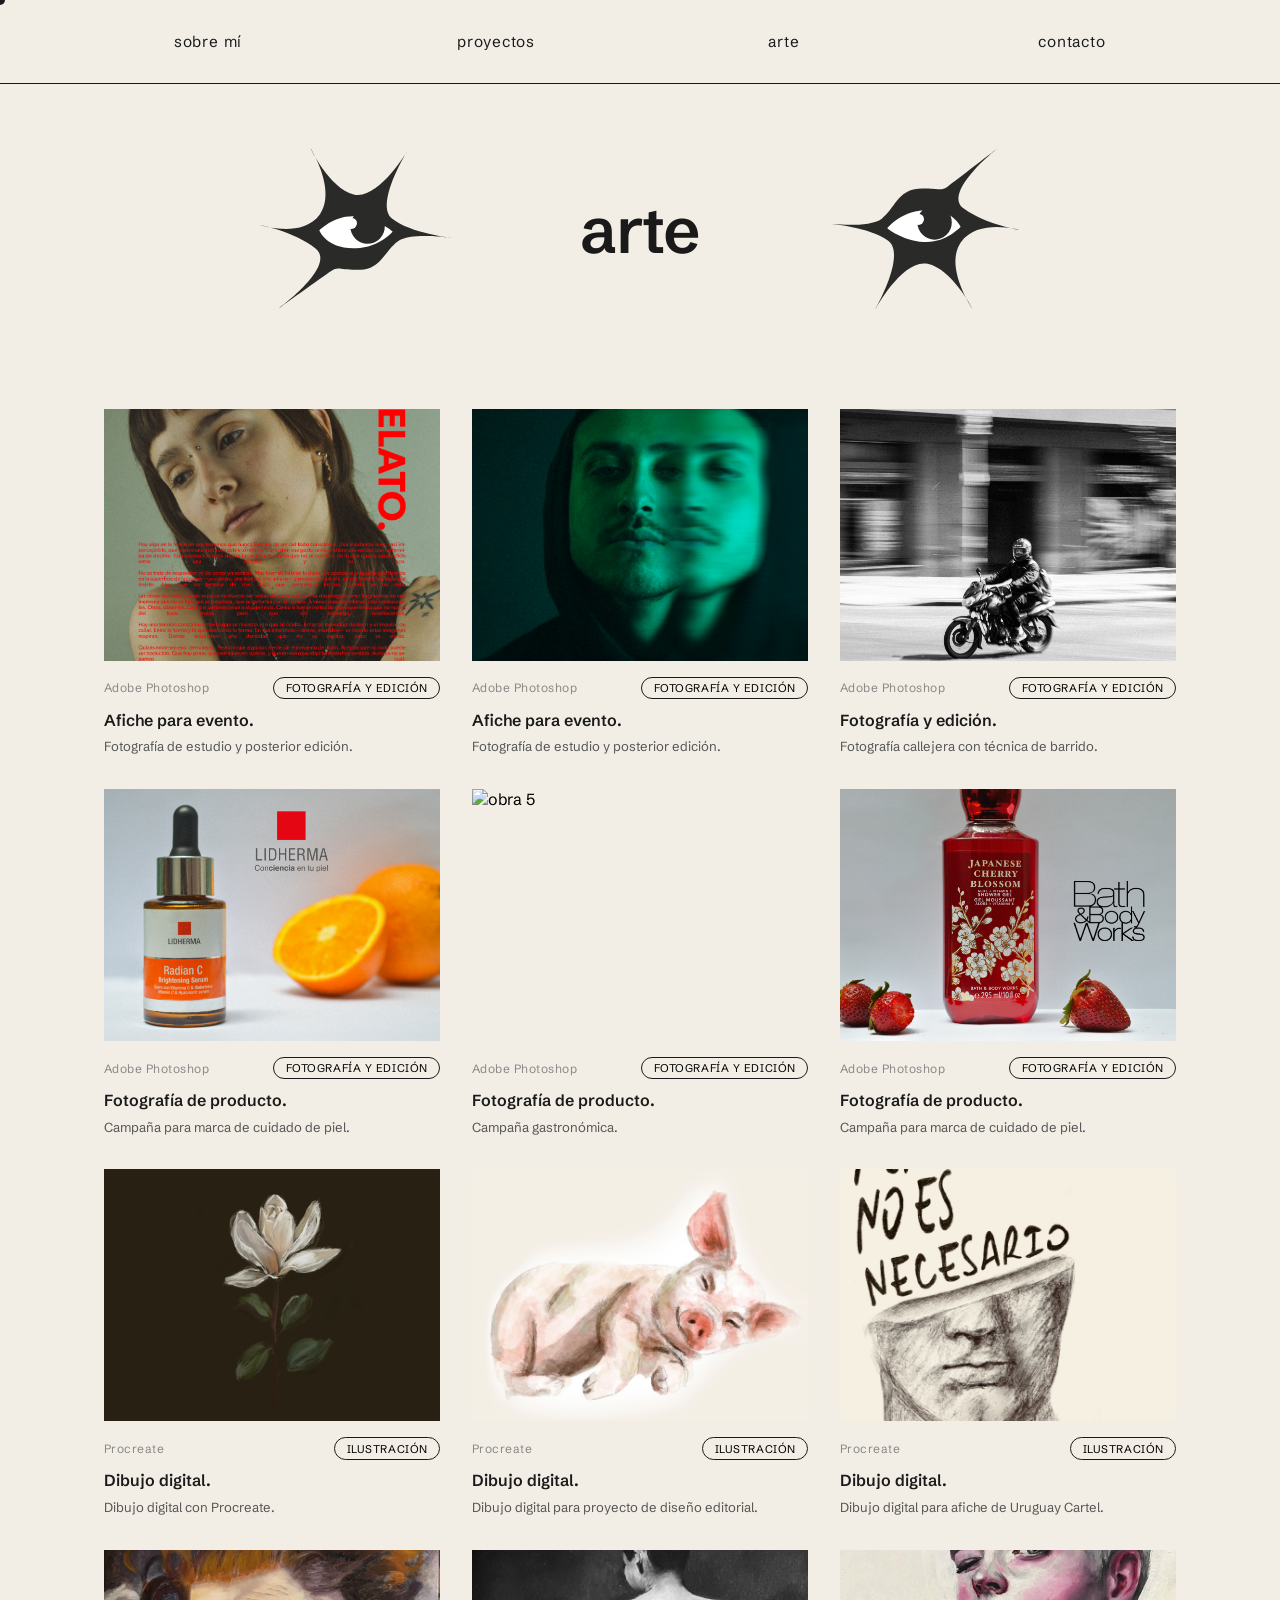
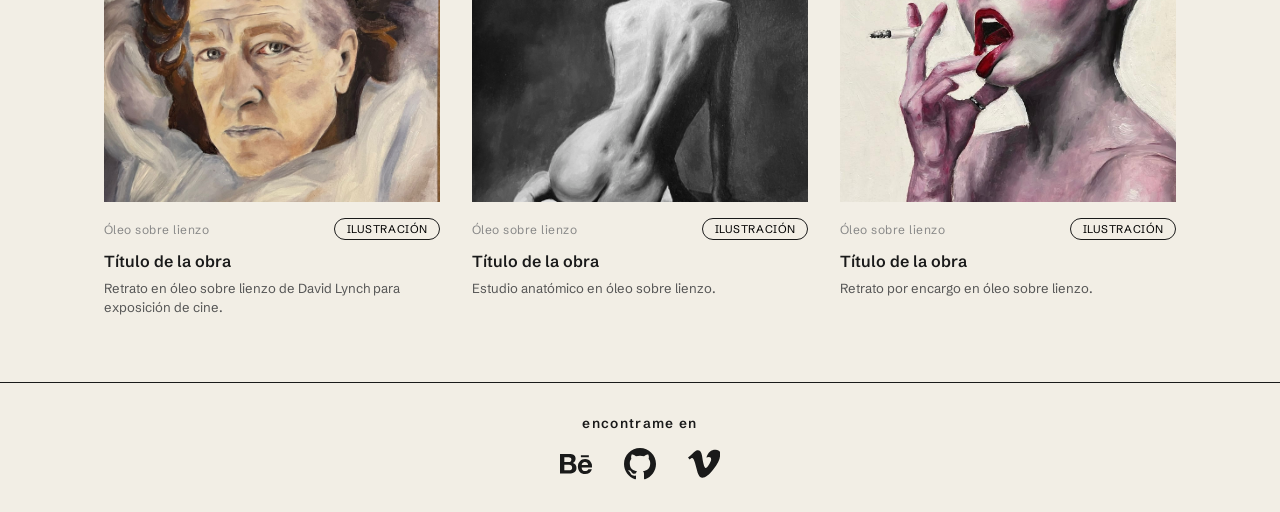
==== arte.html @ a4120c25 "hola" ====
<!doctype html>
<html lang="es">
  <head>
    <meta charset="UTF-8" />
    <meta name="viewport" content="width=device-width, initial-scale=1.0" />
    <title>Arte — Lucía Pérez Weigle</title>
    <link
      href="https://fonts.googleapis.com/css2?family=Schibsted+Grotesk:wght@300;400;600;900&display=swap"
      rel="stylesheet"
    />
    <link rel="stylesheet" href="estilos.css" />
    <link rel="stylesheet" href="arte.css" />
  </head>
  <body class="page-arte">
    <div class="cursor" id="cursor"></div>

    <nav>
      <button id="hamburguesa" aria-label="menú">
        <span></span>
        <span></span>
        <span></span>
      </button>
      <div id="menu-desplegable">
        <a href="index.html">sobre mí</a>
        <a href="proyectos.html">proyectos</a>
        <a href="arte.html">arte</a>
        <a href="contacto.html">contacto</a>
      </div>
      <div id="menu-desktop">
        <a href="index.html">sobre mí</a>
        <a href="proyectos.html">proyectos</a>
        <a href="arte.html">arte</a>
        <a href="contacto.html">contacto</a>
      </div>
    </nav>

    <div id="arte-header">
      <div class="arte-ojo">
        <?xml version="1.0" encoding="UTF-8"?>
        <svg
          id="Capa_2"
          data-name="Capa 2"
          xmlns="http://www.w3.org/2000/svg"
          viewBox="0 0 1299.33 1082.66"
        >
          <defs>
            <style>
              .cls-1 {
                fill: #fff;
              }

              .cls-2 {
                fill: #2a2b29;
              }
            </style>
          </defs>
          <g id="ojo-izq">
            <path
              class="cls-2"
              d="M1299.33,609.71s-275.68-42.69-365.36,20.94c-89.67,63.64-115.2,187.79-253.72,193.51-138.52,5.72-145.72-27.87-201.17,9.84-55.46,37.71-348.08,248.65-348.08,248.65,0,0,391.05-286.78,244.94-402.18C229.82,565.09,0,521.86,0,521.86c0,0,286.48,93.07,404.59-71.7C522.7,285.39,340.68,0,340.68,0c0,0,128.25,273.15,293.56,314.18C799.54,355.21,996.29,22.25,996.29,22.25c0,0-222.64,359.17-100.94,457.07,121.7,97.9,403.98,130.4,403.98,130.4Z"
            />
            <path
              class="cls-1"
              d="M647.74,678.69c-199.4,7.02-246.36-121.52-246.36-121.52,0,0,105.44-109.59,253.69-94.38,148.25,15.2,243.2,102.34,243.2,102.34,0,0-85.03,107.73-250.52,113.56Z"
            />
            <circle
              id="pupila"
              class="cls-2"
              cx="727.99"
              cy="531.33"
              r="116.62"
            />
            <circle
              id="brillo"
              class="cls-1"
              cx="617.97"
              cy="509.81"
              r="38.18"
            />
          </g>
        </svg>
      </div>
      <h1 id="arte-titulo">arte</h1>
      <div class="arte-ojo">
        <?xml version="1.0" encoding="UTF-8"?>
        <svg
          id="Capa_2"
          data-name="Capa 2"
          xmlns="http://www.w3.org/2000/svg"
          viewBox="0 0 1322.17 1106.39"
        >
          <defs>
            <style>
              .cls-1 {
                fill: #fff;
              }

              .cls-2 {
                fill: #2a2b29;
              }
            </style>
          </defs>
          <g id="ojo-der">
            <path
              class="cls-2"
              d="M0,520.41s281.36,33.85,370.21-33.85c88.85-67.69,110.49-194.62,250.92-205.2,140.44-10.58,148.9,23.27,203.9-16.92C880.03,224.24,1169.85,0,1169.85,0c0,0-387.13,304.63-234.82,416.75,152.31,112.12,387.13,148.08,387.13,148.08,0,0-294.05-84.62-408.29,86.73-114.24,171.35,80.39,454.83,80.39,454.83,0,0-139.62-272.9-308.86-308.86-169.24-35.96-357.51,308.86-357.51,308.86,0,0,213.66-372.32,86.73-467.52C287.7,543.68,0,520.41,0,520.41Z"
            />
            <path
              class="cls-1"
              d="M659.15,427.93c202.2-14,254.3,114.89,254.3,114.89,0,0-103.27,114.89-254.3,104.56-151.03-10.33-250.43-95.53-250.43-95.53,0,0,82.62-112.31,250.43-123.92Z"
            />
            <circle
              id="pupila"
              class="cls-2"
              cx="734.07"
              cy="512.65"
              r="118.47"
            />
            <circle
              id="brillo"
              class="cls-1"
              cx="622.3"
              cy="490.79"
              r="38.78"
            />
          </g>
        </svg>
      </div>
    </div>

    <main id="galeria">
      <div class="card-arte" data-src="img/arte1.jpg">
        <img src="img/arte1.jpg" alt="obra 1" />
        <div class="card-info">
          <span class="card-fecha">Adobe Photoshop</span>
          <span class="card-tag">Fotografía y edición</span>
        </div>
        <p class="card-titulo">Afiche para evento.</p>
        <p class="card-desc">Fotografía de estudio y posterior edición.</p>
      </div>

      <div class="card-arte" data-src="img/arte2.jpg">
        <img src="img/arte2.jpg" alt="obra 2" />
        <div class="card-info">
          <span class="card-fecha">Adobe Photoshop</span>
          <span class="card-tag">Fotografía y edición</span>
        </div>
        <p class="card-titulo">Afiche para evento.</p>
        <p class="card-desc">Fotografía de estudio y posterior edición.</p>
      </div>

      <div class="card-arte" data-src="img/arte3.jpg">
        <img src="img/arte3.jpg" alt="obra 3" />
        <div class="card-info">
          <span class="card-fecha">Adobe Photoshop</span>
          <span class="card-tag">Fotografía y edición</span>
        </div>
        <p class="card-titulo">Fotografía y edición.</p>
        <p class="card-desc">Fotografía callejera con técnica de barrido.</p>
      </div>

      <div class="card-arte" data-src="img/arte4.jpg">
        <img src="img/arte4.jpg" alt="obra 4" />
        <div class="card-info">
          <span class="card-fecha">Adobe Photoshop</span>
          <span class="card-tag">Fotografía y edición</span>
        </div>
        <p class="card-titulo">Fotografía de producto.</p>
        <p class="card-desc">Campaña para marca de cuidado de piel.</p>
      </div>

      <div class="card-arte" data-src="img/arte5.jpg">
        <img src="img/arte5.jpg" alt="obra 5" />
        <div class="card-info">
          <span class="card-fecha">Adobe Photoshop</span>
          <span class="card-tag">Fotografía y edición</span>
        </div>
        <p class="card-titulo">Fotografía de producto.</p>
        <p class="card-desc">Campaña gastronómica.</p>
      </div>

      <div class="card-arte" data-src="img/arte6.jpg">
        <img src="img/arte6.jpg" alt="obra 6" />
        <div class="card-info">
          <span class="card-fecha">Adobe Photoshop</span>
          <span class="card-tag">Fotografía y edición</span>
        </div>
        <p class="card-titulo">Fotografía de producto.</p>
        <p class="card-desc">Campaña para marca de cuidado de piel.</p>
      </div>

      <div class="card-arte" data-src="img/arte7.jpg">
        <img src="img/arte7.jpg" alt="obra 7" />
        <div class="card-info">
          <span class="card-fecha">Procreate</span>
          <span class="card-tag">ilustración</span>
        </div>
        <p class="card-titulo">Dibujo digital.</p>
        <p class="card-desc">Dibujo digital con Procreate.</p>
      </div>

      <div class="card-arte" data-src="img/arte8.jpg">
        <img src="img/arte8.jpg" alt="obra 8" />
        <div class="card-info">
          <span class="card-fecha">Procreate</span>
          <span class="card-tag">Ilustración</span>
        </div>
        <p class="card-titulo">Dibujo digital.</p>
        <p class="card-desc">
          Dibujo digital para proyecto de diseño editorial.
        </p>
      </div>

      <div class="card-arte" data-src="img/arte9.jpg">
        <img src="img/arte9.jpg" alt="obra 9" />
        <div class="card-info">
          <span class="card-fecha">Procreate</span>
          <span class="card-tag">Ilustración</span>
        </div>
        <p class="card-titulo">Dibujo digital.</p>
        <p class="card-desc">Dibujo digital para afiche de Uruguay Cartel.</p>
      </div>

      <div class="card-arte" data-src="img/arte10.jpg">
        <img src="img/arte10.jpg" alt="obra 10" />
        <div class="card-info">
          <span class="card-fecha">Óleo sobre lienzo</span>
          <span class="card-tag">ilustración</span>
        </div>
        <p class="card-titulo">Título de la obra</p>
        <p class="card-desc">
          Retrato en óleo sobre lienzo de David Lynch para exposición de cine.
        </p>
      </div>

      <div class="card-arte" data-src="img/arte11.jpg">
        <img src="img/arte11.jpg" alt="obra 11" />
        <div class="card-info">
          <span class="card-fecha">Óleo sobre lienzo</span>
          <span class="card-tag">ilustración</span>
        </div>
        <p class="card-titulo">Título de la obra</p>
        <p class="card-desc">Estudio anatómico en óleo sobre lienzo.</p>
      </div>

      <div class="card-arte" data-src="img/arte12.jpg">
        <img src="img/arte12.jpg" alt="obra 12" />
        <div class="card-info">
          <span class="card-fecha">Óleo sobre lienzo</span>
          <span class="card-tag">ilustración</span>
        </div>
        <p class="card-titulo">Título de la obra</p>
        <p class="card-desc">Retrato por encargo en óleo sobre lienzo.</p>
      </div>
    </main>

    <div id="lightbox">
      <img id="lightbox-img" src="" alt="" />
      <button id="lightbox-cerrar">✕</button>
    </div>

    <footer>
      <div class="footer-contenido">
        <p class="footer-texto">encontrame en</p>
        <div class="footer-iconos">
          <a
            href="https://www.behance.net/luciaperez39"
            target="_blank"
            class="footer-icono"
          >
            <svg
              xmlns="http://www.w3.org/2000/svg"
              width="16"
              height="16"
              fill="#1a1a1a"
              class="bi bi-behance"
              viewBox="0 0 16 16"
            >
              <path
                d="M4.654 3c.461 0 .887.035 1.278.14.39.07.711.216.996.391s.497.426.641.747c.14.32.216.711.216 1.137 0 .496-.106.922-.356 1.242-.215.32-.566.606-.997.817.606.176 1.067.496 1.348.922s.461.957.461 1.563c0 .496-.105.922-.285 1.278a2.3 2.3 0 0 1-.782.887c-.32.215-.711.39-1.137.496a5.3 5.3 0 0 1-1.278.176L0 12.803V3zm-.285 3.978c.39 0 .71-.105.957-.285.246-.18.355-.497.355-.887 0-.216-.035-.426-.105-.567a1 1 0 0 0-.32-.355 1.8 1.8 0 0 0-.461-.176c-.176-.035-.356-.035-.567-.035H2.17v2.31c0-.005 2.2-.005 2.2-.005zm.105 4.193c.215 0 .426-.035.606-.07.176-.035.356-.106.496-.216s.25-.215.356-.39c.07-.176.14-.391.14-.641 0-.496-.14-.852-.426-1.102-.285-.215-.676-.32-1.137-.32H2.17v2.734h2.305zm6.858-.035q.428.427 1.278.426c.39 0 .746-.106 1.032-.286q.426-.32.53-.64h1.74c-.286.851-.712 1.457-1.278 1.848-.566.355-1.243.566-2.06.566a4.1 4.1 0 0 1-1.527-.285 2.8 2.8 0 0 1-1.137-.782 2.85 2.85 0 0 1-.712-1.172c-.175-.461-.25-.957-.25-1.528 0-.531.07-1.032.25-1.493.18-.46.426-.852.747-1.207.32-.32.711-.606 1.137-.782a4 4 0 0 1 1.493-.285c.606 0 1.137.105 1.598.355.46.25.817.532 1.102.958.285.39.496.851.641 1.348.07.496.105.996.07 1.563h-5.15c0 .58.21 1.11.496 1.396m2.24-3.732c-.25-.25-.642-.391-1.103-.391-.32 0-.566.07-.781.176s-.356.25-.496.39a.96.96 0 0 0-.25.497c-.036.175-.07.32-.07.46h3.196c-.07-.526-.25-.882-.497-1.132zm-3.127-3.728h3.978v.957h-3.978z"
              />
            </svg>
          </a>
          <a
            href="https://github.com/luciapwei"
            target="_blank"
            class="footer-icono"
          >
            <svg
              xmlns="http://www.w3.org/2000/svg"
              viewBox="0 0 24 24"
              fill="#1a1a1a"
            >
              <path
                d="M12 0C5.374 0 0 5.373 0 12c0 5.302 3.438 9.8 8.207 11.387.599.111.793-.261.793-.577v-2.234c-3.338.726-4.033-1.416-4.033-1.416-.546-1.387-1.333-1.756-1.333-1.756-1.089-.745.083-.729.083-.729 1.205.084 1.839 1.237 1.839 1.237 1.07 1.834 2.807 1.304 3.492.997.107-.775.418-1.305.762-1.604-2.665-.305-5.467-1.334-5.467-5.931 0-1.311.469-2.381 1.236-3.221-.124-.303-.535-1.524.117-3.176 0 0 1.008-.322 3.301 1.23A11.509 11.509 0 0 1 12 5.803c1.02.005 2.047.138 3.006.404 2.291-1.552 3.297-1.23 3.297-1.23.653 1.653.242 2.874.118 3.176.77.84 1.235 1.911 1.235 3.221 0 4.609-2.807 5.624-5.479 5.921.43.372.823 1.102.823 2.222v3.293c0 .319.192.694.801.576C20.566 21.797 24 17.3 24 12c0-6.627-5.373-12-12-12z"
              />
            </svg>
          </a>
          <a
            href="https://vimeo.com/luciaperezweigle"
            target="_blank"
            class="footer-icono"
          >
            <svg
              xmlns="http://www.w3.org/2000/svg"
              viewBox="0 0 24 24"
              fill="#1a1a1a"
            >
              <path
                d="M23.977 6.416c-.105 2.338-1.739 5.543-4.894 9.609-3.268 4.247-6.026 6.37-8.29 6.37-1.409 0-2.578-1.294-3.553-3.881L5.322 11.4C4.603 8.816 3.834 7.522 3.01 7.522c-.17 0-.765.36-1.780 1.075L0 7.197c1.119-.98 2.217-1.96 3.292-2.94C4.916 2.678 6.132 1.75 6.934 1.669c1.917-.18 3.101 1.129 3.552 3.929.479 3.029.811 4.915.998 5.658.556 2.512 1.165 3.767 1.829 3.767.516 0 1.295-.814 2.335-2.444 1.038-1.63 1.597-2.869 1.676-3.719.149-1.407-.408-2.114-1.676-2.114-.597 0-1.215.138-1.852.414 1.23-4.03 3.58-5.99 7.048-5.88 2.57.075 3.785 1.737 3.633 4.141z"
              />
            </svg>
          </a>
        </div>
      </div>
    </footer>

    <button id="btn-top">▲</button>

    <script src="arte.js"></script>
  </body>
</html>
---- estilos.css ----
*, *::before, *::after {
  box-sizing: border-box;
  margin: 0;
  padding: 0;
}

body {
  background: #f2eee5;
  min-height: 100vh;
  display: flex;
  align-items: center;
  justify-content: center;
  font-family: 'Schibsted Grotesk', sans-serif;
  cursor: none;
  overflow-x: hidden;
  overflow-y: hidden;
}

.cursor {
  position: fixed;
  width: 10px;
  height: 10px;
  background: #1a1a1a;
  border-radius: 50%;
  pointer-events: none;
  transform: translate(-50%, -50%);
  z-index: 9999;
}

.card {
  background: #f2eee5;
  width: 100vw;
  height: 100vh;
  display: flex;
  align-items: center;
  justify-content: center;
  padding: 0 5%;
  overflow: visible;
  gap: 5%;
}

.plant-wrap {
  flex: 0 0 auto;
  display: flex;
  align-items: center;
  justify-content: center;
  height: 100%;
  animation: fadeInLeft 0.9s ease forwards;
}

.plant-wrap svg {
  height: 80%;
  width: auto;
  display: block;
}

.text-side {
  flex: 0 0 auto;
  display: flex;
  flex-direction: column;
  justify-content: center;
  padding-left: 0;
  overflow: visible;
  animation: fadeInRight 0.9s ease forwards;
}

.headline {
  font-size: clamp(0.9rem, 2vw, 1.75rem);
  font-weight: 600;
  letter-spacing: 0.07em;
  line-height: 1.5;
  color: #1a1a1a;
  text-transform: uppercase;
  white-space: nowrap;
}

.headline strong {
  font-weight: 900;
}

.arrow-btn {
  display: inline-flex;
  align-items: center;
  cursor: none;
  width: fit-content;
  margin-top: 3rem;
  animation: slideRight 1.2s ease-in-out infinite;
}

.arrow-btn:hover {
  animation-play-state: paused;
}

.arrow-btn svg {
  width: clamp(50px, 6vw, 90px);
}

/* ── TIGRE TRANSICIÓN ── */
#tigre-wrap {
  position: fixed;
  top: 0;
  left: 0;
  width: 100vw;
  height: 100vh;
  z-index: 9997;
  display: none;
  align-items: center;
  justify-content: center;
  pointer-events: none;
  background: #f2eee5;
}

#tigre-img {
  max-height: 85vh;
  max-width: 85vw;
  width: auto;
  height: auto;
  object-fit: contain;
}

/* ── TIGRE ESTÁTICO (segunda sección) ── */
#tigre-segunda {
  display: none;
}

#tigre-segunda img {
  height: 70vh;
  width: auto;
}

/* ── SEGUNDA SECCIÓN ── */
#segunda {
  display: none;
  opacity: 0;
  background: #f2eee5;
  flex-direction: column;
  position: fixed;
  top: 0;
  left: 0;
  width: 100vw;
  height: 100vh;
  overflow-y: auto;
  z-index: 99997;
}

/* ── NAV ── */
nav {
  display: flex;
  justify-content: space-around;
  align-items: center;
  padding: 2rem 4rem;
  border-bottom: 1px solid #1a1a1a;
  font-size: clamp(0.8rem, 1.2vw, 1rem);
  letter-spacing: 0.05em;
  position: relative;
  animation: fadeInDown 0.8s ease forwards;
}

nav a {
  text-decoration: none;
  color: #1a1a1a;
}

nav a:hover {
  opacity: 0.5;
}

/* ── MENU DESKTOP ── */
#menu-desktop {
  display: flex;
  justify-content: space-around;
  width: 100%;
}

#menu-desktop a {
  text-decoration: none;
  color: #1a1a1a;
  transition: 0.2s ease;
  text-align: center;
  width: 150px;
}

#menu-desktop a:hover {
  font-weight: 900;
  opacity: 1;
}

/* ── HAMBURGUESA ── */
#hamburguesa {
  display: none;
  flex-direction: column;
  gap: 5px;
  background: none;
  border: none;
  cursor: pointer;
  padding: 0.5rem;
}

#hamburguesa span {
  display: block;
  width: 24px;
  height: 2px;
  background: #1a1a1a;
  transition: transform 0.3s ease, opacity 0.3s ease;
}

#hamburguesa.abierto span:nth-child(1) {
  transform: translateY(7px) rotate(45deg);
}

#hamburguesa.abierto span:nth-child(2) {
  opacity: 0;
}

#hamburguesa.abierto span:nth-child(3) {
  transform: translateY(-7px) rotate(-45deg);
}

#menu-desplegable {
  display: none;
  flex-direction: column;
  position: absolute;
  top: 100%;
  left: 0;
  width: 100%;
  background: #f2eee5;
  border-bottom: 1px solid #1a1a1a;
  padding: 1rem 2rem;
  gap: 1rem;
  z-index: 9999999;
}

#menu-desplegable.abierto {
  display: flex;
}

#menu-desplegable a {
  text-decoration: none;
  color: #1a1a1a;
  font-size: 1.1rem;
  letter-spacing: 0.05em;
}

/* ── SEGUNDA CONTENIDO ── */
#segunda-contenido {
  display: flex;
  align-items: center;
  justify-content: center;
  padding: 4rem 8rem;
  flex: 1;
  gap: 6rem;
  opacity: 0;
  animation: fadeInUp 0.8s ease 0.3s forwards;
}

#texto-sobre {
  flex: 1;
  max-width: 500px;
  display: flex;
  flex-direction: column;
  gap: 1.2rem;
  opacity: 0;
  animation: fadeInRight 0.8s ease 1s forwards;
}

#texto-sobre h1 {
  font-size: clamp(1.5rem, 3.5vw, 3rem);
  font-weight: 400;
  margin-bottom: 1rem;
}

#texto-sobre p {
  font-size: clamp(0.8rem, 1.1vw, 1rem);
  line-height: 1.6;
  color: #1a1a1a;
  font-weight: 400;
}

#texto-sobre strong {
  font-weight: 700;
}

.btn-cv {
  display: inline-block;
  margin-top: 1rem;
  padding: 0.8rem 2rem;
  border: 1.5px solid #1a1a1a;
  border-radius: 999px;
  text-decoration: none;
  color: #1a1a1a;
  font-size: clamp(0.8rem, 1vw, 0.9rem);
  letter-spacing: 0.05em;
  width: fit-content;
  transition: background 0.3s ease, color 0.3s ease;
}

.btn-cv:hover {
  background: #1a1a1a;
  color: #f2eee5;
}

/* footer */

footer {
  background: #f2eee5;
  position: relative;
  z-index: 1;
}

.footer-video {
  display: flex;
  justify-content: center;
  overflow: hidden;
  margin-bottom: -104px; /* sube el footer encima del video */
}

.footer-video video {
  width: 100%;
  max-width: 800px;
  height: auto;
  display: block;
}

.footer-contenido {
  display: flex;
  flex-direction: column;
  justify-content: center;
  align-items: center;
  gap: 1rem;
  padding: 2rem 0;
  border-top: 1px solid #1a1a1a;
  background: #f2eee5;
  position: relative;
  z-index: 2;
}

.footer-texto {
  font-size: 0.85rem;
  letter-spacing: 0.1em;
  color: #1a1a1a;
  font-weight: 600;
}

.footer-iconos {
  display: flex;
  flex-direction: row;
  gap: 2rem;
  align-items: center;
}

.footer-icono {
  display: flex;
  align-items: center;
  justify-content: center;
  cursor: none;
}

.footer-icono svg {
  width: 32px;
  height: 32px;
  transition: opacity 0.2s ease;
}

.footer-icono:hover svg {
  opacity: 0.5;
}

/* ── ANIMACIONES ── */
@keyframes fadeInLeft {
  from { opacity: 0; transform: translateX(-40px); }
  to   { opacity: 1; transform: translateX(0); }
}

@keyframes fadeInRight {
  from { opacity: 0; transform: translateX(40px); }
  to   { opacity: 1; transform: translateX(0); }
}

@keyframes slideRight {
  0%   { transform: translateX(0); }
  50%  { transform: translateX(12px); }
  100% { transform: translateX(0); }
}

@keyframes fadeInDown {
  from { opacity: 0; transform: translateY(-30px); }
  to   { opacity: 1; transform: translateY(0); }
}

@keyframes fadeInUp {
  from { opacity: 0; transform: translateY(30px); }
  to   { opacity: 1; transform: translateY(0); }
}


/* ── TABLET ── */
@media (min-width: 481px) and (max-width: 1024px) {
  body {
    overflow-y: auto;
    display: block;
  }

  #segunda {
    position: relative;
    height: auto;
    overflow-y: auto;
  }

  #segunda-contenido {
    flex-direction: column;
    justify-content: center;
    align-items: center;
    padding: 2rem;
    gap: 2rem;
  }

  #tigre-segunda {
    display: block;
  }

  #tigre-segunda img {
    height: 60vh;
    width: auto;
  }

  #texto-sobre {
    flex: none;
    width: 100%;
    max-width: 600px;
    align-items: center;
  }

  #texto-sobre h1 {
    text-align: center;
  }

  #texto-sobre p {
    text-align: left;
    width: 100%;
    font-size: 0.9rem;
  }

  .btn-cv {
    align-self: center;
    font-size: 0.9rem;
    margin-top: 1.5rem;
  }
}

#btn-top {
  position: fixed;
  bottom: 2rem;
  right: 2rem;
  width: 48px;
  height: 48px;
  border-radius: 50%;
  background: #1a1a1a;
  color: #f2eee5;
  border: none;
  font-size: 1.1rem;
  cursor: none;
  display: none;
  align-items: center;
  justify-content: center;
  z-index: 9999;
  transition: opacity 0.3s ease;
}

#btn-top.visible {
  display: flex;
}

#btn-top:hover {
  opacity: 0.7;
}


/* arte */

#arte-header {
  display: flex;
  align-items: center;
  justify-content: center;
  gap: 8rem;
  padding: 4rem 6rem 2rem;
}

#arte-titulo {
  font-size: 4rem;
  font-weight: 600;
  letter-spacing: -0.02em;
  color: #1a1a1a;
  text-align: center;
  opacity: 0;
  animation: fadeInDown 0.8s ease 0.3s forwards;
}

.arte-ojo {
  flex: 0 0 auto;
  width: clamp(120px, 15vw, 220px); 
}

.arte-ojo svg {
  width: 100%;
  height: auto;
  opacity: 0;
  animation: fadeInDown 0.8s ease 0.3s forwards;
}

.page-arte {
  display: block;
  overflow-y: auto;
  overflow-x: hidden;
  cursor: none;
  min-height: 100vh;
  background: #f2eee5;
}

.page-arte nav {
  position: sticky;
  top: 0;
  background: #f2eee5;
  z-index: 100;
  animation: none;
}

#galeria {
  display: grid;
  grid-template-columns: repeat(3, 1fr);
  gap: 2rem;
  padding: 4rem;
  max-width: 1200px;
  margin: 0 auto;
  opacity: 0;
  animation: fadeInDown 0.8s ease 0.3s forwards;
}

.card-arte {
  display: flex;
  flex-direction: column;
  gap: 0.4rem;
  cursor: none;
}

.card-arte img {
  width: 100%;
  aspect-ratio: 4/3;
  object-fit: cover;
  transition: opacity 0.3s ease;
}

.card-arte:hover img {
  opacity: 0.8;
}

.card-info {
  display: flex;
  justify-content: space-between;
  align-items: center;
  margin-top: 0.6rem;
}

.card-fecha {
  font-size: 0.75rem;
  color: #888;
  letter-spacing: 0.04em;
}

.card-tag {
  font-size: 0.7rem;
  padding: 0.2rem 0.7rem;
  border: 1px solid #1a1a1a;
  border-radius: 999px;
  letter-spacing: 0.05em;
  text-transform: uppercase;
}

.card-titulo {
  font-size: 1rem;
  font-weight: 600;
  color: #1a1a1a;
  line-height: 1.4;
  margin-top: 0.2rem;
}

.card-desc {
  font-size: 0.82rem;
  color: #555;
  line-height: 1.5;
}

/* LIGHTBOX */
#lightbox {
  display: none;
  position: fixed;
  top: 0;
  left: 0;
  width: 100vw;
  height: 100vh;
  background: rgba(0, 0, 0, 0.88);
  z-index: 99999;
  align-items: center;
  justify-content: center;
  cursor: none;
}

#lightbox.abierto {
  display: flex;
}

#lightbox-img {
  max-width: 88vw;
  max-height: 88vh;
  object-fit: contain;
  box-shadow: 0 20px 60px rgba(0,0,0,0.5);
}

#lightbox-cerrar {
  position: fixed;
  top: 1.5rem;
  right: 2rem;
  background: none;
  border: none;
  color: white;
  font-size: 1.8rem;
  cursor: none;
  line-height: 1;
  opacity: 0.8;
  transition: opacity 0.2s ease;
}

#lightbox-cerrar:hover {
  opacity: 1;
}




/* PROYECTOS */
 
.page-proyectos {
  display: block;
  overflow-y: auto;
  overflow-x: hidden;
  cursor: none;
  min-height: 100vh;
  background: #f2eee5;
}
 
.page-proyectos nav {
  position: sticky;
  top: 0;
  background: #f2eee5;
  z-index: 100;
  animation: none;
}
 
#proyectos-main {
  display: flex;
  flex-direction: column;
  align-items: center;
  padding: 0 10rem 6rem;
  justify-content: flex-start;
  opacity: 0;
  animation: fadeInDown 0.8s ease 0.2s forwards;
}
 
#proyectos-titulo {
  font-size: 3.5rem;
  font-weight: 400;
  letter-spacing: -0.02em;
  color: #1a1a1a;
  margin-top: 2rem;
  margin-bottom: 0;
  text-align: center;
}
 
#proyectos-hero {
  display: flex;
  justify-content: center;
  align-items: center;
  width: 100%;
  padding: 2rem 0;
}
 
#planta-container {
  position: relative;
  width: 700px;  
  height: 720px; 
}
 
#video-planta {
  position: absolute;
  width: clamp(220px, 28vw, 320px);
  left: 50%;
  top: 50%;
  transform: translate(-50%, -50%);
}
 
/* CARDS FLOTANTES */
 
.card-flotante {
  position: absolute;
  width: 130px;
  background: #fff;
  border-radius: 12px;
  overflow: hidden;
  box-shadow: 0 4px 20px rgba(0,0,0,0.08);
  cursor: none;
  transition: box-shadow 0.3s ease;
  z-index: 10;
}
 
.card-flotante:hover {
  box-shadow: 0 8px 30px rgba(0,0,0,0.15);
}
 
.card-flotante img {
  width: 100%;
  aspect-ratio: 3/4;
  object-fit: cover;
  display: block;
}
 
.card-flotante-info {
  padding: 0.5rem 0.6rem;
  display: flex;
  flex-direction: column;
  gap: 0.2rem;
}
 
.card-flotante-info .proyecto-tag {
  font-size: 0.65rem;
  text-transform: uppercase;
  letter-spacing: 0.08em;
  color: #888;
}
 
.card-flotante-info .proyecto-nombre {
  font-size: 0.85rem;
  font-weight: 600;
  color: #1a1a1a;
}
 
/* Posiciones y animaciones de cada card */
.card-1 {
  top: 20px;
  left: 20px;
  animation: flotar 4s ease-in-out infinite;
}
 
.card-2 {
  top: 10px;
  right: 20px;
  animation: flotar 4s ease-in-out infinite 0.8s;
}
 
.card-3 {
  top: 50%;
  left: -10px;
  animation: flotar2 4.5s ease-in-out infinite 0.3s;
}
 
.card-4 {
  top: 200px; /* ← ajustá hasta que quede justo debajo de card-2 */
  right: 0;
  animation: flotar 5s ease-in-out infinite 1.2s;
}
 
@keyframes flotar {
  0%, 100% { transform: translateY(0); }
  50%       { transform: translateY(-12px); }
}
 
@keyframes flotar2 {
  0%, 100% { transform: translateY(-50%); }
  50%       { transform: translateY(calc(-50% - 12px)); }
}
 
.proyecto-tag {
  font-size: 0.7rem;
  text-transform: uppercase;
  letter-spacing: 0.08em;
  color: #888;
}
 
.proyecto-nombre {
  font-size: 0.95rem;
  font-weight: 600;
  color: #1a1a1a;
}
 



@media (max-width: 480px) {

    body {
    overflow-y: auto;
    display: block;
  }

  .card {
    height: auto;
    min-height: 100vh;
    flex-direction: column;
    padding: 4rem 5%;
    gap: 2rem;
  }

  .plant-wrap {
    flex: none;
    width: 100%;
    height: 90vw;
  }

  .plant-wrap svg {
    height: 100%;
    width: auto;
  }

  .text-side {
    flex: none;
    width: 100%;
    padding-left: 0;
    align-items: center;
    text-align: center;
  }

  .headline {
    white-space: normal;
    font-size: clamp(1.2rem, 5vw, 2rem);
    text-align: center;
  }

  .arrow-btn {
    margin-top: 2rem;
    justify-content: center;
  }

  #segunda {
    position: relative;
    height: auto;
    overflow-y: auto;
  }

  #segunda-contenido {
    flex-direction: column;
    justify-content: center;
    align-items: center;
    padding: 2rem;
    gap: 2rem;
  }

  #tigre-segunda {
    display: block;
  }

  #tigre-segunda img {
    height: 70vw;
    width: auto;
  }

  #texto-sobre {
    flex: none;
    width: 100%;
    max-width: 100%;
    align-items: center;
  }

  #texto-sobre h1 {
    text-align: center;
    font-size: 1.9rem;
  }

  #texto-sobre p {
    text-align: left;
    width: 100%;
    font-size: 0.8rem;
  }

  .btn-cv {
    align-self: center;
    font-size: 0.8rem;
  }

  nav {
    position: relative;
    padding: 1rem 1.5rem;
    justify-content: flex-start;
    background: #f2eee5;
    z-index: 9999999;
  }

  #hamburguesa {
    display: flex;
  }

  #menu-desktop {
    display: none;
  }

  #planta-container {
    display: flex !important;
    flex-direction: column !important;
    align-items: center !important;
    width: 100% !important;
    height: auto !important;
    gap: 2rem;
    padding: 1rem 0;
    position: static !important;
  }
 
  #video-planta {
    width: 150px;
  }
 
  .card-flotante {
    position: static !important;
    width: 80vw !important;
    max-width: 300px;
    animation: none !important;
  }
 
  nav {
    justify-content: flex-start;
    padding: 1rem 1.5rem;
    border-bottom: none;
  }
 
  #arte-titulo {
    font-size: clamp(2rem, 8vw, 3rem);
  }
 
  #arte-header {
    gap: 2rem;
  }
 
  .arte-ojo {
    width: clamp(60px, 50vw, 90px);
  }
 
  #galeria {
    grid-template-columns: 1fr;
    padding: 1.5rem;
    gap: 2rem;
  }

  #proyectos-main {
    padding: 1rem 2rem 4rem;
  }

  #video-planta {
    display: none;
  }

  #planta-container {
    display: flex;
    flex-direction: column;
    align-items: center;
    gap: 2rem;
    padding: 1rem 0;
    width: 100%;
  }

  .card-flotante {
    position: static;
    width: 80vw;
    max-width: 300px;
    animation: none;
  }

  .card-1 { animation-delay: 0s; }
  .card-2 { animation-delay: 0.5s; }
  .card-3 { animation-delay: 1s; }
  .card-4 { animation-delay: 1.5s; }
  .card-5 { animation-delay: 2s; }

  #proyectos-main {
    padding: 1rem 2rem 4rem;
  }

  .proyecto-cards {
    grid-template-columns: 1fr;
  }

  nav {
    justify-content: flex-start;
    padding: 1rem 1.5rem;
  }
  #planta-container {
    flex-direction: row;
    flex-wrap: nowrap;
    overflow-x: auto;
    justify-content: flex-start;
    padding: 1rem;
    gap: 1rem;
  }

  .card-flotante {
    flex-shrink: 0;
    width: 120px;
    animation: none; /* ← sin animación en mobile */
  }
    .contacto-main {
    padding: 3rem 1.5rem;
  }

  nav {
    justify-content: flex-start;
    padding: 1rem 1.5rem;
  }
}


 /* proyecto individual */

 .page-proyecto {
  display: block;
  overflow-y: auto;
  overflow-x: hidden;
  cursor: none;
  min-height: 100vh;
  background: #f2eee5;
}

.page-proyecto nav {
  position: sticky;
  top: 0;
  background: #f2eee5;
  z-index: 100;
  animation: none;
}

.proyecto-main {
  max-width: 1100px;
  margin: 0 auto;
  padding: 4rem 2rem 6rem;
}

.proyecto-titulo {
  font-size: clamp(2rem, 5vw, 4rem);
  font-weight: 400;
  color: #1a1a1a;
  margin-bottom: 3rem;
  letter-spacing: -0.02em;
}

/* CARRUSEL */
.carrusel-wrapper {
  position: relative;
  margin-bottom: 4rem;
}

.carrusel {
  width: 100%;
  aspect-ratio: 16/9;
  overflow: hidden;
  position: relative;
}

.car-slide {
  position: absolute;
  top: 0;
  left: 0;
  width: 100%;
  height: 100%;
  object-fit: cover;
  opacity: 0;
  transition: opacity 0.5s ease;
}

.car-slide.activa {
  opacity: 1;
}

.car-btn {
  position: absolute;
  top: 50%;
  transform: translateY(-50%);
  background: none;
  border: none;
  font-size: 2rem;
  cursor: none;
  color: #1a1a1a;
  z-index: 10;
  padding: 1rem;
  transition: opacity 0.2s ease;
}

.car-btn:hover {
  opacity: 0.4;
}

.car-prev { left: 0; }
.car-next { right: 0; }

.car-dots {
  display: flex;
  justify-content: center;
  gap: 0.5rem;
  margin-top: 1rem;
}

.dot {
  width: 8px;
  height: 8px;
  border-radius: 50%;
  background: #ccc;
  transition: background 0.3s ease;
}

.dot.activo {
  background: #1a1a1a;
}

/* CUERPO */
.proyecto-cuerpo {
  display: flex;
  flex-direction: column;
  gap: 4rem;
}

.proyecto-contenido {
  display: flex;
  gap: 4rem;
  align-items: flex-start;
}

.proyecto-texto {
  flex: 1;
  display: flex;
  flex-direction: column;
  gap: 1.2rem;
}

.proyecto-subtitulo {
  font-size: clamp(1.2rem, 2.5vw, 2rem);
  font-weight: 600;
  color: #1a1a1a;
}

.proyecto-texto p {
  font-size: clamp(0.85rem, 1.1vw, 1rem);
  line-height: 1.7;
  color: #1a1a1a;
  font-weight: 400;
}

.proyecto-link {
  display: inline-block;
  margin-top: 0.5rem;
  color: #1a1a1a;
  font-weight: 600;
  letter-spacing: 0.05em;
  text-decoration: none;
  border-bottom: 1.5px solid #1a1a1a;
  padding-bottom: 2px;
  width: fit-content;
  transition: opacity 0.2s ease;
}

.proyecto-link:hover {
  opacity: 0.5;
}

.proyecto-sidebar {
  flex: 0 0 220px;
  background: #e8e4db;
  padding: 1.5rem;
  border-radius: 4px;
}

.proyecto-sidebar h3 {
  font-size: 0.8rem;
  text-transform: uppercase;
  letter-spacing: 0.1em;
  margin-bottom: 1rem;
  color: #888;
}

.proyecto-sidebar ul {
  list-style: none;
  display: flex;
  flex-direction: column;
  gap: 0.6rem;
}

.proyecto-sidebar li {
  font-size: 0.9rem;
  color: #1a1a1a;
  line-height: 1.4;
}

/* CARDS */
.proyecto-cards {
  display: grid;
  grid-template-columns: repeat(3, 1fr);
  gap: 2rem;
}

.proyecto-card img {
  width: 100%;
  aspect-ratio: 4/3;
  object-fit: cover;
  display: block;
  margin-bottom: 0.8rem;
}

.proyecto-card p {
  font-size: 0.85rem;
  line-height: 1.5;
  color: #555;
}

.page-contacto {
  display: block;
  overflow-y: auto;
  overflow-x: hidden;
  cursor: none;
  min-height: 100vh;
  background: #f2eee5;
}

.page-contacto nav {
  position: sticky;
  top: 0;
  background: #f2eee5;
  z-index: 100;
  animation: none;
}

.contacto-main {
  max-width: 1000px;
  margin: 0 auto;
  padding: 6rem 2rem;
  display: flex;
  gap: 8rem;
  align-items: flex-start;
}

.contacto-info {
  flex: 0 0 200px;
  font-size: 0.9rem;
  line-height: 1.8;
  color: #555;
}

.contacto-form-wrap {
  flex: 1;
}

.contacto-titulo {
  font-size: clamp(2rem, 5vw, 4rem);
  font-weight: 400;
  color: #1a1a1a;
  margin-bottom: 3rem;
  letter-spacing: -0.02em;
}

.contacto-form {
  display: flex;
  flex-direction: column;
  gap: 2rem;
}

.form-grupo {
  display: flex;
  flex-direction: column;
  gap: 0.5rem;
}

.form-grupo label {
  font-size: 0.8rem;
  text-transform: uppercase;
  letter-spacing: 0.08em;
  color: #888;
}

.form-grupo input,
.form-grupo textarea {
  background: none;
  border: none;
  border-bottom: 1px solid #1a1a1a;
  padding: 0.5rem 0;
  font-family: 'Schibsted Grotesk', sans-serif;
  font-size: 1rem;
  color: #1a1a1a;
  outline: none;
  width: 100%;
  resize: none;
  transition: border-color 0.2s ease;
}

.form-grupo input::placeholder,
.form-grupo textarea::placeholder {
  color: #bbb;
}

.form-grupo input:focus,
.form-grupo textarea:focus {
  border-bottom-color: #1a1a1a;
}

.contacto-form .btn-cv {
  margin-top: 1rem;
  width: fit-content;
  cursor: none;
}

#form-ok {
  margin-top: 2rem;
  font-size: 0.9rem;
  color: #555;
}

@media (max-width: 768px) {

    .proyecto-contenido {
    flex-direction: column;
    gap: 2rem;
  }

  .proyecto-sidebar {
    flex: none;
    width: 100%;
  }

  .proyecto-cards {
    grid-template-columns: 1fr;
    gap: 2rem;
  }

  .contacto-main {
    flex-direction: column;
    gap: 3rem;
    padding: 4rem 2rem;
  }

  .contacto-info {
    flex: none;
    width: 100%;

  #proyectos-main {
    padding: 1rem 2rem 4rem;
  }
 
  #proyectos-hero {
    align-items: center;
  }
 
  #planta-container {
    width: 100%;
    height: auto;
    display: grid;
    grid-template-columns: 1fr 1fr;
    justify-items: center;
    gap: 3rem;
    padding: 2rem 0;
  }
 
  #video-planta {
    display: none; /* ← oculta la planta */
  }
 
   .card-flotante {
    position: static;
    width: 160px;
    animation: flotar 4s ease-in-out infinite;
  }
 
  .card-1 { grid-column: 1; grid-row: 1; animation-delay: 0s; }
  .card-2 { grid-column: 2; grid-row: 1; animation-delay: 0.5s; }
  .card-3 { grid-column: 1; grid-row: 2; animation-delay: 1s; }
  .card-4 { grid-column: 2; grid-row: 2; animation-delay: 1.5s; }
  }
}
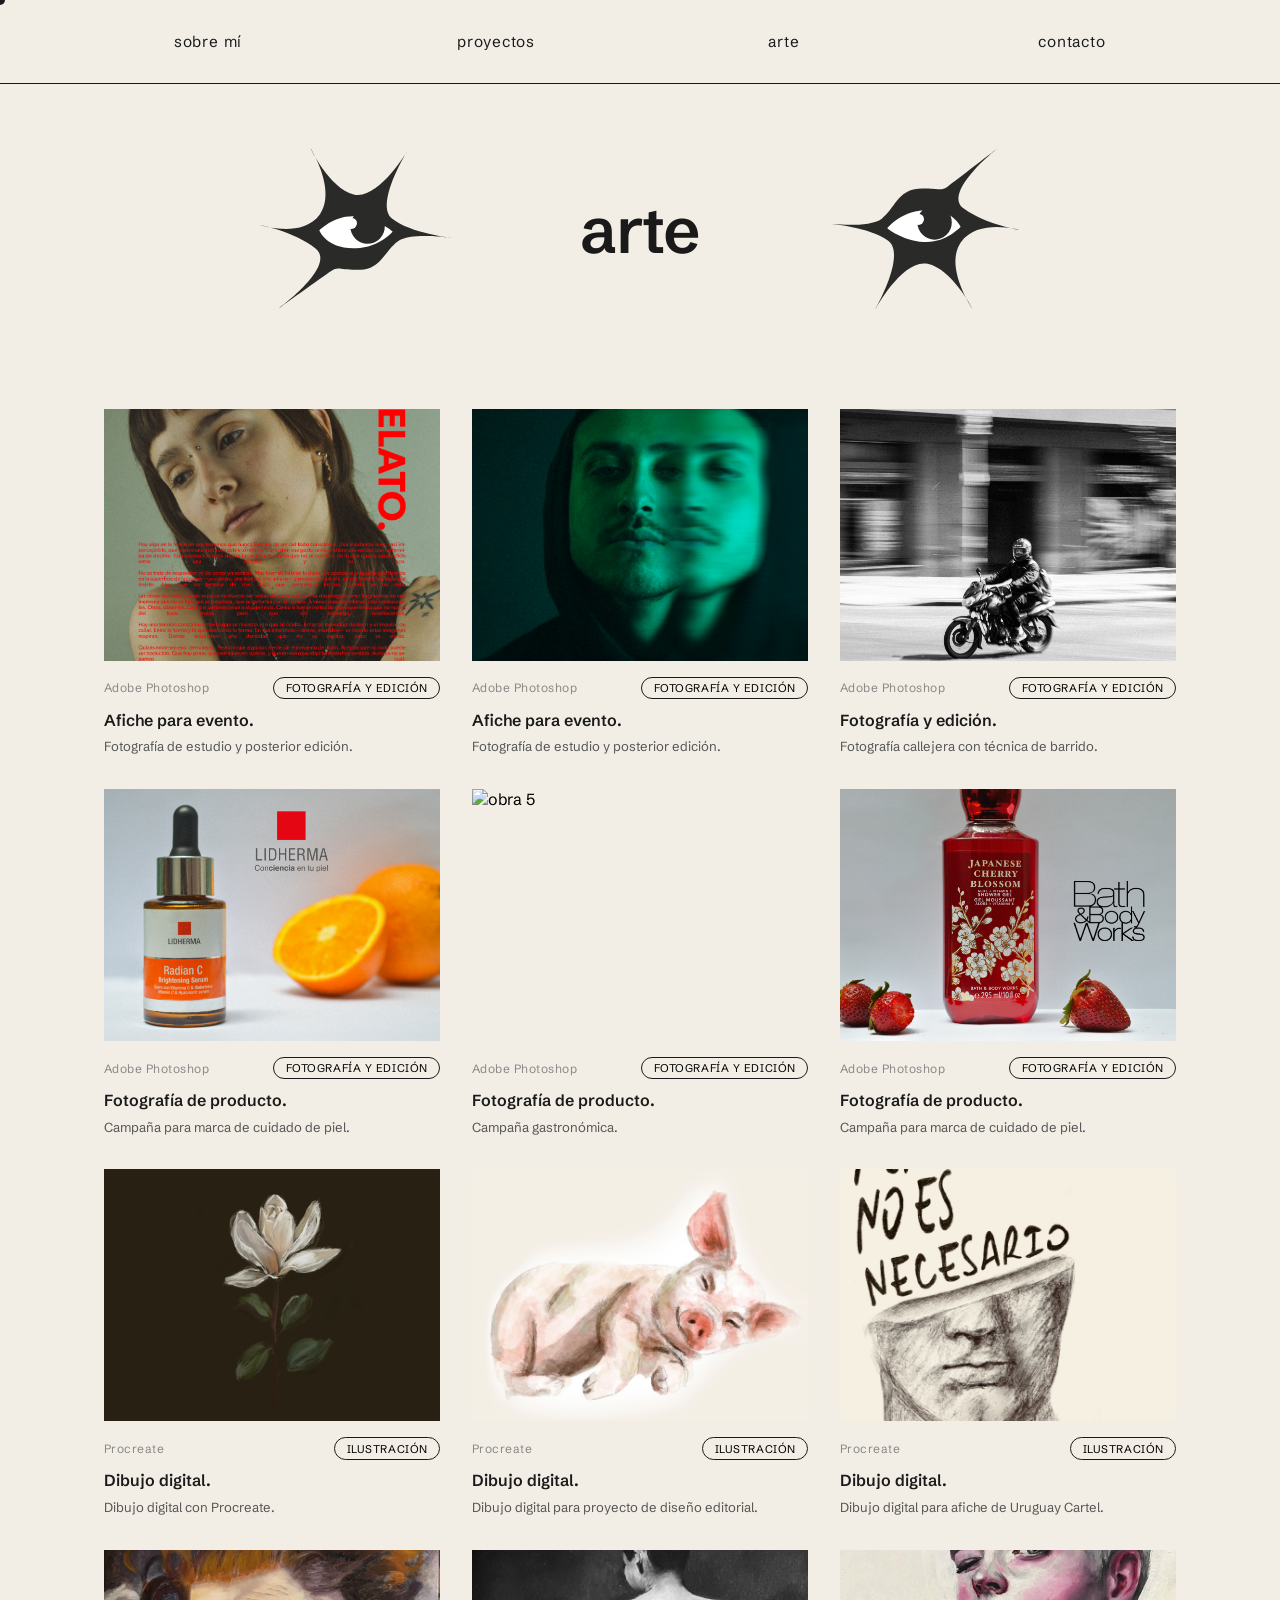
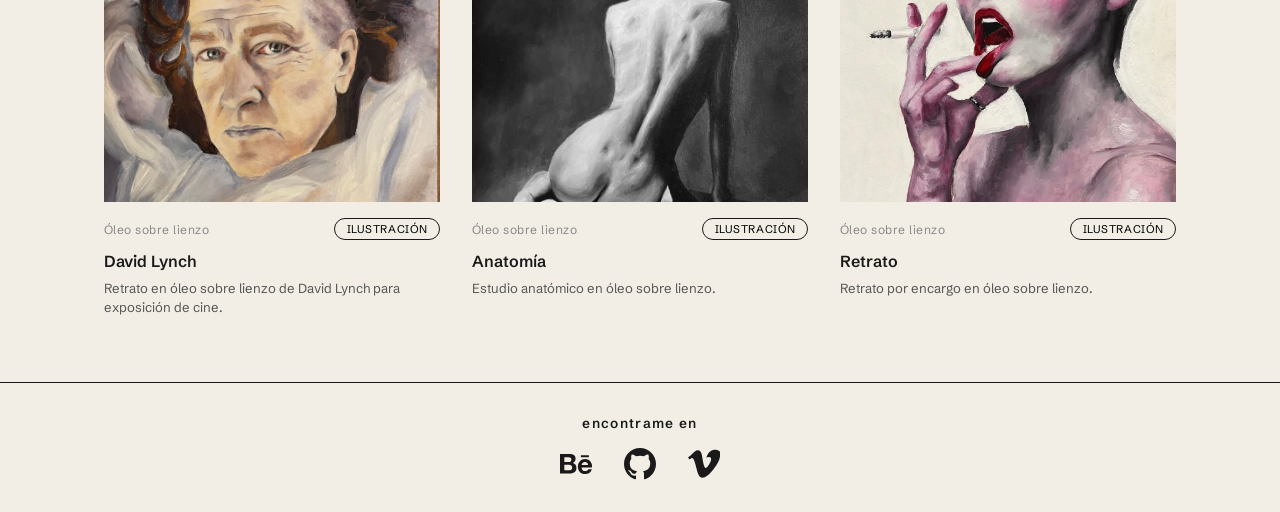
==== commit 5e53a352: "correccion" ====
--- a/arte.html
+++ b/arte.html
@@ -227,7 +227,7 @@
           <span class="card-fecha">Óleo sobre lienzo</span>
           <span class="card-tag">ilustración</span>
         </div>
-        <p class="card-titulo">Título de la obra</p>
+        <p class="card-titulo">David Lynch</p>
         <p class="card-desc">
           Retrato en óleo sobre lienzo de David Lynch para exposición de cine.
         </p>
@@ -239,7 +239,7 @@
           <span class="card-fecha">Óleo sobre lienzo</span>
           <span class="card-tag">ilustración</span>
         </div>
-        <p class="card-titulo">Título de la obra</p>
+        <p class="card-titulo">Anatomía</p>
         <p class="card-desc">Estudio anatómico en óleo sobre lienzo.</p>
       </div>
 
@@ -249,7 +249,7 @@
           <span class="card-fecha">Óleo sobre lienzo</span>
           <span class="card-tag">ilustración</span>
         </div>
-        <p class="card-titulo">Título de la obra</p>
+        <p class="card-titulo">Retrato</p>
         <p class="card-desc">Retrato por encargo en óleo sobre lienzo.</p>
       </div>
     </main>
